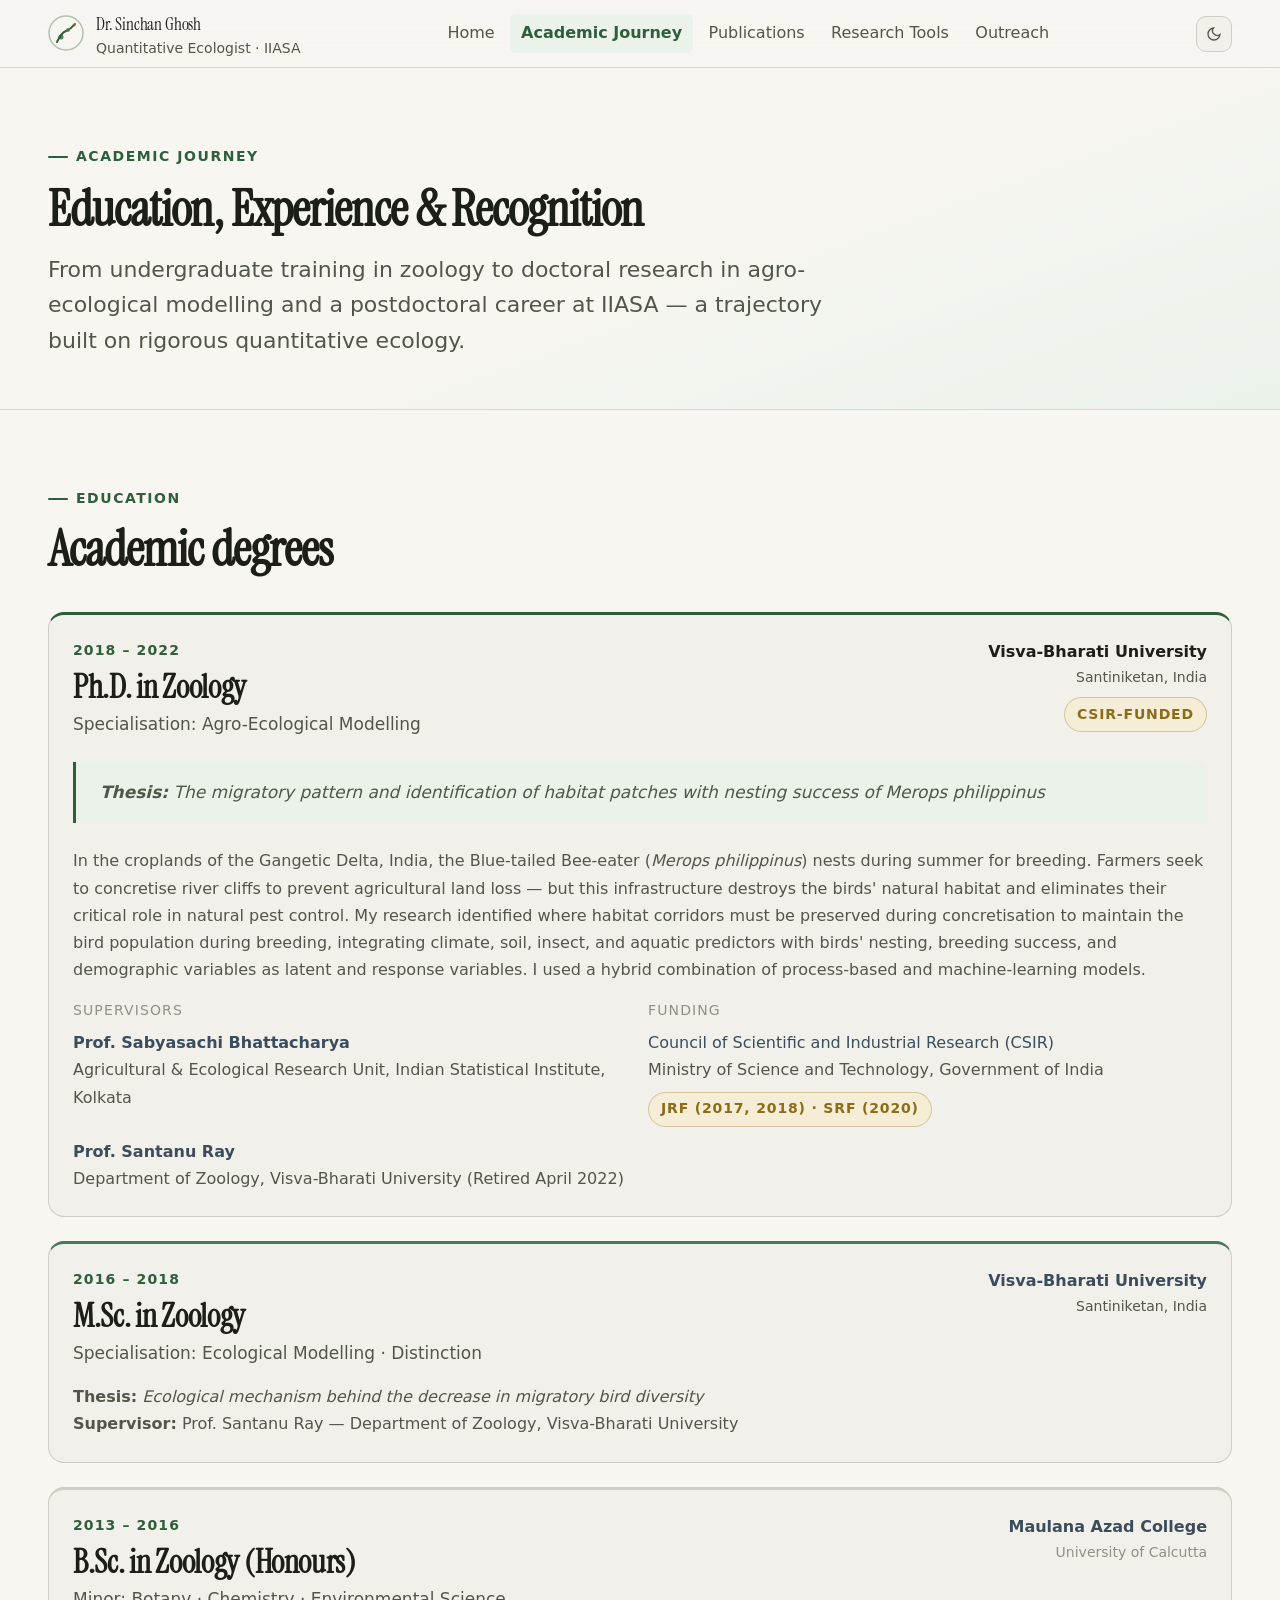
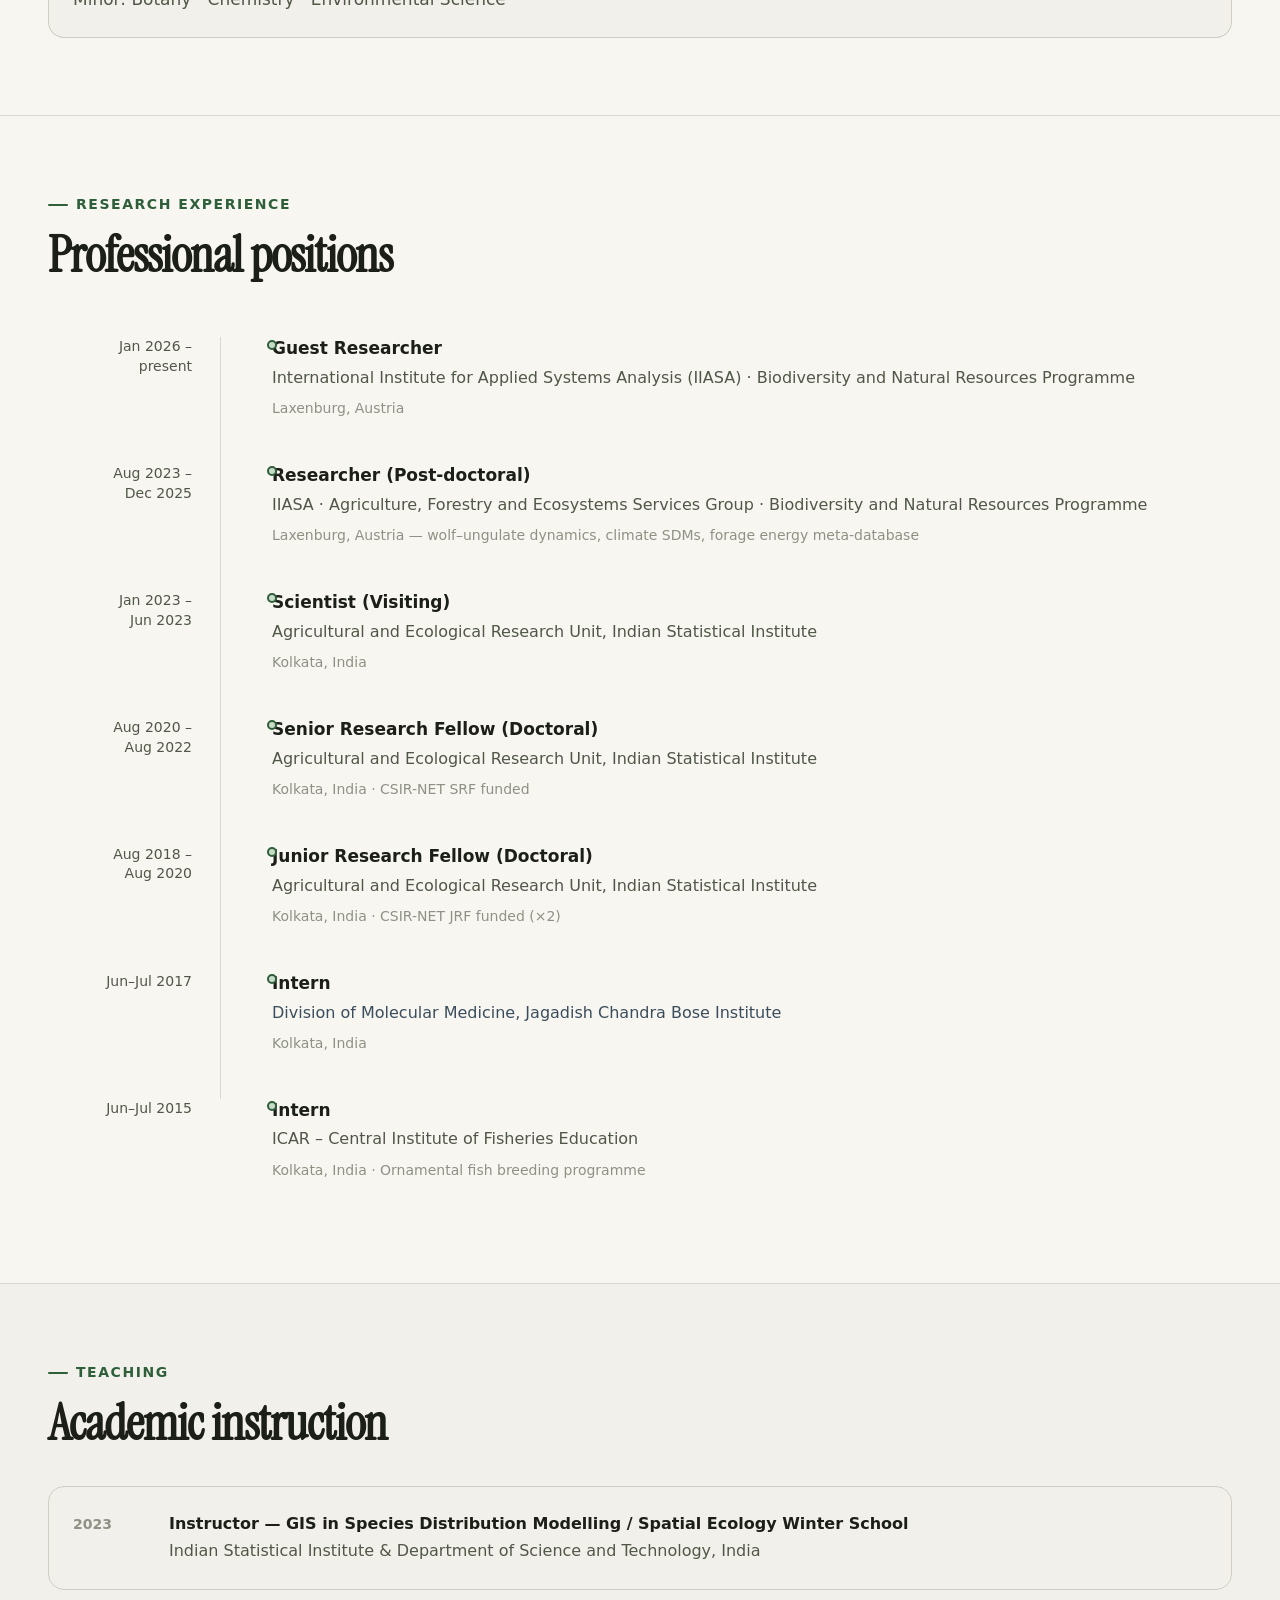
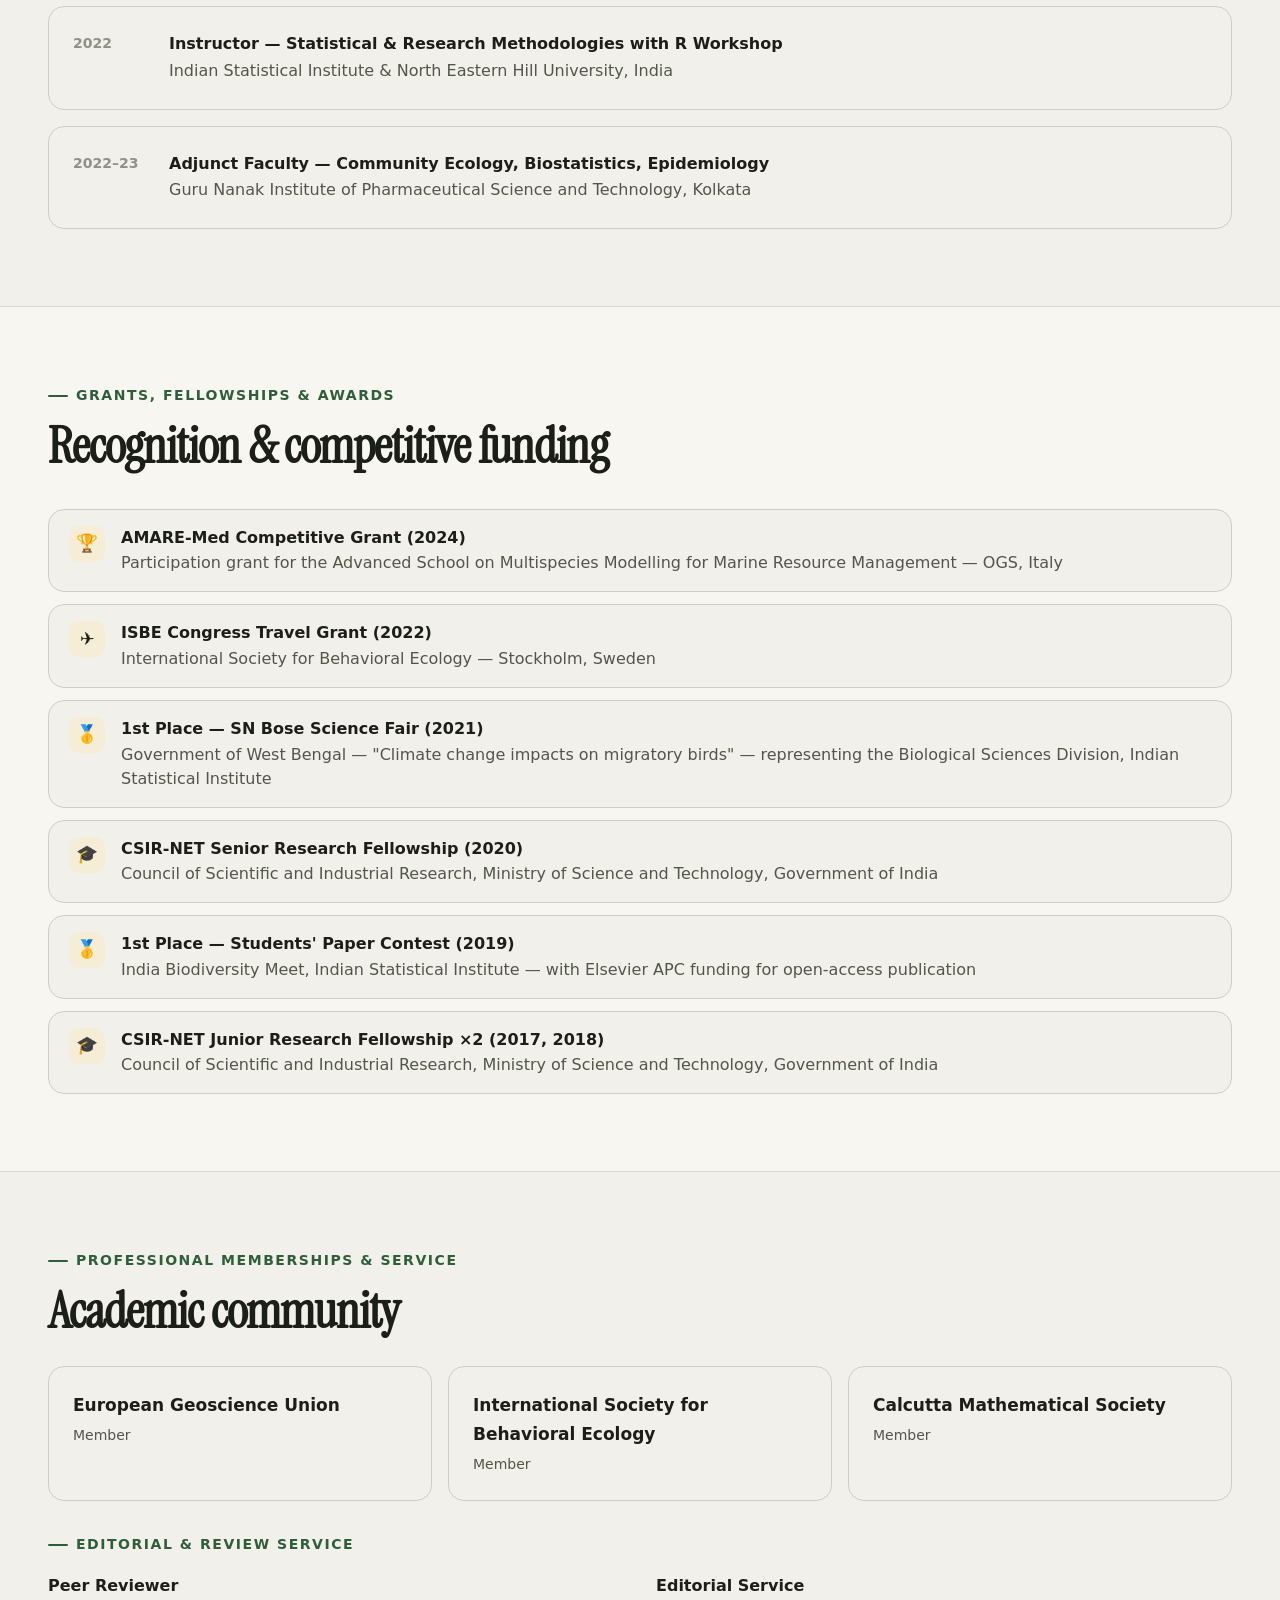
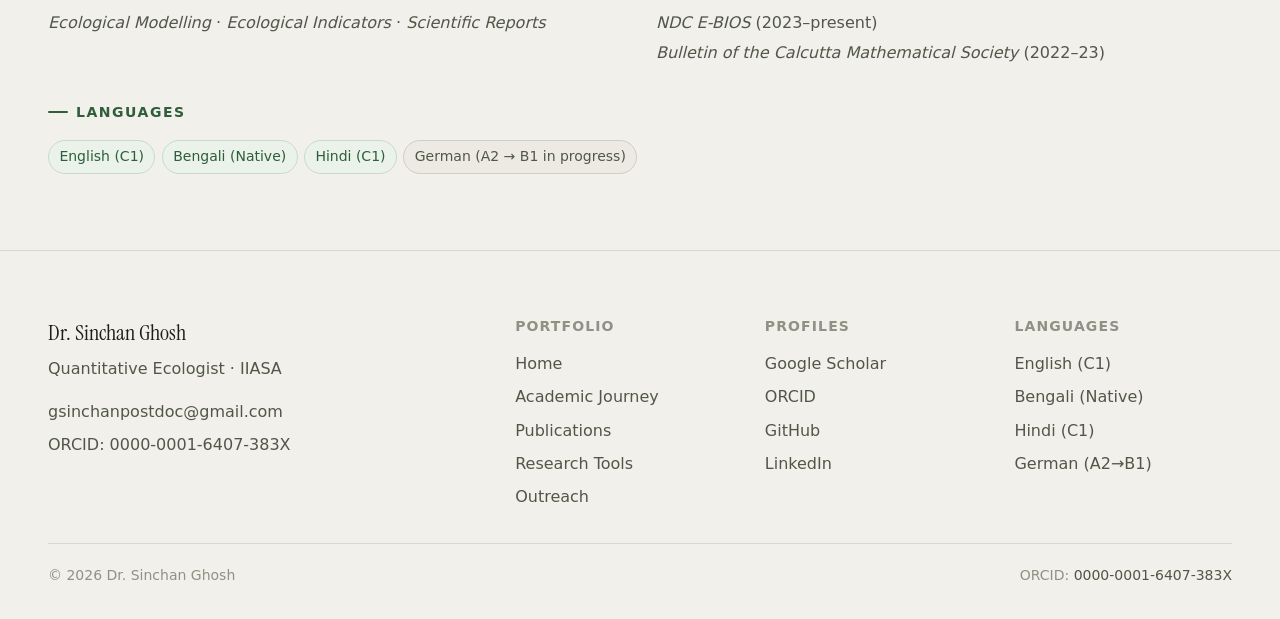
==== academic.html @ 65ccd596 "Add files via upload" ====
<!DOCTYPE html>
<html lang="en">
<head>
  <meta charset="UTF-8"><meta name="viewport" content="width=device-width, initial-scale=1.0">
  <title>Academic Journey — Dr. Sinchan Ghosh</title>
  <meta name="description" content="PhD, MSc, BSc education, research experience timeline, teaching, awards, and memberships of Dr. Sinchan Ghosh, ecological modeller at IIASA.">
  <link rel="preconnect" href="https://fonts.googleapis.com"><link rel="preconnect" href="https://fonts.gstatic.com" crossorigin>
  <link href="https://fonts.googleapis.com/css2?family=Instrument+Serif:ital@0;1&display=swap" rel="stylesheet">
  <link href="https://api.fontshare.com/v2/css?f[]=satoshi@300,400,500,600,700&display=swap" rel="stylesheet">
  <link rel="stylesheet" href="style.css">
</head>
<body>
<nav class="nav" id="main-nav">
  <div class="nav__inner">
    <a href="index.html" class="nav__brand">
      <svg class="nav__logo" viewBox="0 0 36 36" fill="none" aria-hidden="true"><circle cx="18" cy="18" r="17" stroke="var(--color-primary)" stroke-width="1.5" opacity="0.35"/><path d="M9 27 Q13 18 18 16 Q23 14 27 9" stroke="var(--color-primary)" stroke-width="2" stroke-linecap="round" fill="none"/><circle cx="13" cy="22" r="2.5" fill="var(--color-primary)" opacity="0.8"/><circle cx="20" cy="15" r="2" fill="var(--color-accent)" opacity="0.8"/><circle cx="26" cy="10" r="1.5" fill="var(--color-gold)" opacity="0.8"/></svg>
      <div><div class="nav__name">Dr. Sinchan Ghosh</div><div class="nav__title">Quantitative Ecologist · IIASA</div></div>
    </a>
    <nav class="nav__links">
      <a href="index.html" class="nav__link">Home</a>
      <a href="academic.html" class="nav__link nav__link--active">Academic Journey</a>
      <a href="publications.html" class="nav__link">Publications</a>
      <a href="apps.html" class="nav__link">Research Tools</a>
      <a href="outreach.html" class="nav__link">Outreach</a>
    </nav>
    <div class="nav__actions">
      <button class="nav__toggle nav__hamburger" data-hamburger aria-label="Open menu" aria-expanded="false" aria-controls="mobile-menu"><svg width="18" height="18" viewBox="0 0 24 24" fill="none" stroke="currentColor" stroke-width="2"><line x1="3" y1="6" x2="21" y2="6"/><line x1="3" y1="12" x2="21" y2="12"/><line x1="3" y1="18" x2="21" y2="18"/></svg></button>
      <button class="nav__toggle" data-theme-toggle aria-label="Switch theme"></button>
    </div>
  </div>
</nav>
<div class="mobile-menu" id="mobile-menu"><a href="index.html">Home</a><a href="academic.html" class="active">Academic Journey</a><a href="publications.html">Publications</a><a href="apps.html">Research Tools</a><a href="outreach.html">Outreach</a></div>

<header class="page-hero">
  <div class="container">
    <div class="page-hero__eyebrow"><span class="eyebrow">Academic Journey</span></div>
    <h1 class="page-hero__title">Education, Experience &amp; Recognition</h1>
    <p class="page-hero__lead">From undergraduate training in zoology to doctoral research in agro-ecological modelling and a postdoctoral career at IIASA — a trajectory built on rigorous quantitative ecology.</p>
  </div>
</header>

<!-- EDUCATION -->
<section class="section">
  <div class="container">
    <div class="eyebrow">Education</div>
    <h2 class="section-title mb-8">Academic degrees</h2>

    <!-- PhD -->
    <div class="card card--accent-top mb-6">
      <div style="display:flex; align-items:flex-start; justify-content:space-between; gap:1rem; flex-wrap:wrap; margin-bottom: var(--space-4);">
        <div>
          <div style="font-size:var(--text-xs);text-transform:uppercase;letter-spacing:0.08em;color:var(--color-primary);font-weight:700;margin-bottom:0.4rem;">2018 – 2022</div>
          <h3 style="font-family:var(--font-display);font-size:var(--text-xl);letter-spacing:-0.01em;">Ph.D. in Zoology</h3>
          <div style="font-size:var(--text-base);color:var(--color-text-muted);margin-top:0.2rem;">Specialisation: Agro-Ecological Modelling</div>
        </div>
        <div style="text-align:right;">
          <div style="font-weight:700;font-size:var(--text-sm);">Visva-Bharati University</div>
          <div style="font-size:var(--text-xs);color:var(--color-text-muted);">Santiniketan, India</div>
          <div style="margin-top:0.5rem;"><span class="badge badge--gold">CSIR-Funded</span></div>
        </div>
      </div>
      <div class="quote-block">
        <strong>Thesis:</strong> <em>The migratory pattern and identification of habitat patches with nesting success of Merops philippinus</em>
      </div>
      <p class="text-sm text-muted mb-4" style="line-height:1.7;">In the croplands of the Gangetic Delta, India, the Blue-tailed Bee-eater (<em>Merops philippinus</em>) nests during summer for breeding. Farmers seek to concretise river cliffs to prevent agricultural land loss — but this infrastructure destroys the birds' natural habitat and eliminates their critical role in natural pest control. My research identified where habitat corridors must be preserved during concretisation to maintain the bird population during breeding, integrating climate, soil, insect, and aquatic predictors with birds' nesting, breeding success, and demographic variables as latent and response variables. I used a hybrid combination of process-based and machine-learning models.</p>
      <div style="display:grid; grid-template-columns: 1fr 1fr; gap: var(--space-4); margin-top: var(--space-4);">
        <div>
          <div style="font-size:var(--text-xs);text-transform:uppercase;letter-spacing:0.08em;color:var(--color-text-faint);margin-bottom:0.4rem;">Supervisors</div>
          <div class="text-sm" style="line-height:1.7;">
            <a href="https://sites.google.com/site/sabyaisi/home" target="_blank" rel="noopener" style="color:var(--color-slate);font-weight:600;">Prof. Sabyasachi Bhattacharya</a><br>
            <span class="text-muted">Agricultural &amp; Ecological Research Unit, Indian Statistical Institute, Kolkata</span><br><br>
            <a href="https://sites.google.com/view/ecomodlabvb/santanu-ray" target="_blank" rel="noopener" style="color:var(--color-slate);font-weight:600;">Prof. Santanu Ray</a><br>
            <span class="text-muted">Department of Zoology, Visva-Bharati University (Retired April 2022)</span>
          </div>
        </div>
        <div>
          <div style="font-size:var(--text-xs);text-transform:uppercase;letter-spacing:0.08em;color:var(--color-text-faint);margin-bottom:0.4rem;">Funding</div>
          <div class="text-sm text-muted" style="line-height:1.7;">
            <a href="https://www.csir.res.in/" target="_blank" rel="noopener" style="color:var(--color-slate);">Council of Scientific and Industrial Research (CSIR)</a><br>
            Ministry of Science and Technology, Government of India<br>
            <span class="badge badge--gold" style="margin-top:0.5rem;">JRF (2017, 2018) · SRF (2020)</span>
          </div>
        </div>
      </div>
    </div>

    <!-- MSc -->
    <div class="card card--accent-top mb-6" style="border-top-color: var(--color-accent);">
      <div style="display:flex; align-items:flex-start; justify-content:space-between; gap:1rem; flex-wrap:wrap; margin-bottom: var(--space-4);">
        <div>
          <div style="font-size:var(--text-xs);text-transform:uppercase;letter-spacing:0.08em;color:var(--color-primary);font-weight:700;margin-bottom:0.4rem;">2016 – 2018</div>
          <h3 style="font-family:var(--font-display);font-size:var(--text-xl);letter-spacing:-0.01em;">M.Sc. in Zoology</h3>
          <div style="font-size:var(--text-base);color:var(--color-text-muted);margin-top:0.2rem;">Specialisation: Ecological Modelling · Distinction</div>
        </div>
        <div style="text-align:right;">
          <div style="font-weight:700;font-size:var(--text-sm);"><a href="https://visvabharati.ac.in/Zoology.html" target="_blank" rel="noopener" style="color:var(--color-slate);">Visva-Bharati University</a></div>
          <div style="font-size:var(--text-xs);color:var(--color-text-muted);">Santiniketan, India</div>
        </div>
      </div>
      <p class="text-sm text-muted"><strong>Thesis:</strong> <em>Ecological mechanism behind the decrease in migratory bird diversity</em><br>
      <strong>Supervisor:</strong> Prof. Santanu Ray — Department of Zoology, Visva-Bharati University</p>
    </div>

    <!-- BSc -->
    <div class="card card--accent-top" style="border-top-color: var(--color-border);">
      <div style="display:flex; align-items:flex-start; justify-content:space-between; gap:1rem; flex-wrap:wrap;">
        <div>
          <div style="font-size:var(--text-xs);text-transform:uppercase;letter-spacing:0.08em;color:var(--color-primary);font-weight:700;margin-bottom:0.4rem;">2013 – 2016</div>
          <h3 style="font-family:var(--font-display);font-size:var(--text-xl);letter-spacing:-0.01em;">B.Sc. in Zoology (Honours)</h3>
          <div style="font-size:var(--text-base);color:var(--color-text-muted);margin-top:0.2rem;">Minor: Botany · Chemistry · Environmental Science</div>
        </div>
        <div style="text-align:right;">
          <div style="font-weight:700;font-size:var(--text-sm);"><a href="https://maulanaazadcollegekolkata.ac.in/zoology.php" target="_blank" rel="noopener" style="color:var(--color-slate);">Maulana Azad College</a></div>
          <div style="font-size:var(--text-xs);color:var(--color-text-muted);"><a href="https://www.caluniv.ac.in/" target="_blank" rel="noopener" style="color:var(--color-text-faint);">University of Calcutta</a></div>
        </div>
      </div>
    </div>
  </div>
</section>

<hr class="divider">

<!-- RESEARCH EXPERIENCE -->
<section class="section">
  <div class="container">
    <div class="eyebrow">Research Experience</div>
    <h2 class="section-title mb-8">Professional positions</h2>
    <div class="timeline">
      <div class="timeline__item">
        <div class="timeline__date">Jan 2026 –<br>present</div>
        <div class="timeline__body">
          <div class="timeline__role">Guest Researcher</div>
          <div class="timeline__org">International Institute for Applied Systems Analysis (IIASA) · Biodiversity and Natural Resources Programme</div>
          <div class="timeline__detail">Laxenburg, Austria</div>
        </div>
      </div>
      <div class="timeline__item">
        <div class="timeline__date">Aug 2023 –<br>Dec 2025</div>
        <div class="timeline__body">
          <div class="timeline__role">Researcher (Post-doctoral)</div>
          <div class="timeline__org">IIASA · Agriculture, Forestry and Ecosystems Services Group · Biodiversity and Natural Resources Programme</div>
          <div class="timeline__detail">Laxenburg, Austria — wolf–ungulate dynamics, climate SDMs, forage energy meta-database</div>
        </div>
      </div>
      <div class="timeline__item">
        <div class="timeline__date">Jan 2023 –<br>Jun 2023</div>
        <div class="timeline__body">
          <div class="timeline__role">Scientist (Visiting)</div>
          <div class="timeline__org">Agricultural and Ecological Research Unit, Indian Statistical Institute</div>
          <div class="timeline__detail">Kolkata, India</div>
        </div>
      </div>
      <div class="timeline__item">
        <div class="timeline__date">Aug 2020 –<br>Aug 2022</div>
        <div class="timeline__body">
          <div class="timeline__role">Senior Research Fellow (Doctoral)</div>
          <div class="timeline__org">Agricultural and Ecological Research Unit, Indian Statistical Institute</div>
          <div class="timeline__detail">Kolkata, India · CSIR-NET SRF funded</div>
        </div>
      </div>
      <div class="timeline__item">
        <div class="timeline__date">Aug 2018 –<br>Aug 2020</div>
        <div class="timeline__body">
          <div class="timeline__role">Junior Research Fellow (Doctoral)</div>
          <div class="timeline__org">Agricultural and Ecological Research Unit, Indian Statistical Institute</div>
          <div class="timeline__detail">Kolkata, India · CSIR-NET JRF funded (×2)</div>
        </div>
      </div>
      <div class="timeline__item">
        <div class="timeline__date">Jun–Jul 2017</div>
        <div class="timeline__body">
          <div class="timeline__role">Intern</div>
          <div class="timeline__org"><a href="http://www.jcbose.ac.in/division-of-molecular-medicine" target="_blank" rel="noopener">Division of Molecular Medicine, Jagadish Chandra Bose Institute</a></div>
          <div class="timeline__detail">Kolkata, India</div>
        </div>
      </div>
      <div class="timeline__item">
        <div class="timeline__date">Jun–Jul 2015</div>
        <div class="timeline__body">
          <div class="timeline__role">Intern</div>
          <div class="timeline__org">ICAR – Central Institute of Fisheries Education</div>
          <div class="timeline__detail">Kolkata, India · Ornamental fish breeding programme</div>
        </div>
      </div>
    </div>
  </div>
</section>

<hr class="divider">

<!-- TEACHING -->
<section class="section section--alt">
  <div class="container">
    <div class="eyebrow">Teaching</div>
    <h2 class="section-title mb-8">Academic instruction</h2>
    <div style="display:flex; flex-direction:column; gap: var(--space-4);">
      <div class="card">
        <div style="display:flex; gap:var(--space-4); align-items:flex-start;">
          <div style="min-width:80px; font-size:var(--text-xs); color:var(--color-text-faint); font-weight:700; padding-top:0.1rem;">2023</div>
          <div>
            <div style="font-weight:700; font-size:var(--text-sm);">Instructor — GIS in Species Distribution Modelling / Spatial Ecology Winter School</div>
            <div class="text-sm text-muted">Indian Statistical Institute &amp; Department of Science and Technology, India</div>
          </div>
        </div>
      </div>
      <div class="card">
        <div style="display:flex; gap:var(--space-4); align-items:flex-start;">
          <div style="min-width:80px; font-size:var(--text-xs); color:var(--color-text-faint); font-weight:700; padding-top:0.1rem;">2022</div>
          <div>
            <div style="font-weight:700; font-size:var(--text-sm);">Instructor — Statistical &amp; Research Methodologies with R Workshop</div>
            <div class="text-sm text-muted">Indian Statistical Institute &amp; North Eastern Hill University, India</div>
          </div>
        </div>
      </div>
      <div class="card">
        <div style="display:flex; gap:var(--space-4); align-items:flex-start;">
          <div style="min-width:80px; font-size:var(--text-xs); color:var(--color-text-faint); font-weight:700; padding-top:0.1rem;">2022–23</div>
          <div>
            <div style="font-weight:700; font-size:var(--text-sm);">Adjunct Faculty — Community Ecology, Biostatistics, Epidemiology</div>
            <div class="text-sm text-muted">Guru Nanak Institute of Pharmaceutical Science and Technology, Kolkata</div>
          </div>
        </div>
      </div>
    </div>
  </div>
</section>

<hr class="divider">

<!-- AWARDS -->
<section class="section">
  <div class="container">
    <div class="eyebrow">Grants, Fellowships &amp; Awards</div>
    <h2 class="section-title mb-8">Recognition &amp; competitive funding</h2>
    <div class="award-list">
      <div class="award-item">
        <div class="award-icon">🏆</div>
        <div class="award-text"><strong>AMARE-Med Competitive Grant (2024)</strong><span>Participation grant for the Advanced School on Multispecies Modelling for Marine Resource Management — OGS, Italy</span></div>
      </div>
      <div class="award-item">
        <div class="award-icon">✈️</div>
        <div class="award-text"><strong>ISBE Congress Travel Grant (2022)</strong><span>International Society for Behavioral Ecology — Stockholm, Sweden</span></div>
      </div>
      <div class="award-item">
        <div class="award-icon">🥇</div>
        <div class="award-text"><strong>1st Place — SN Bose Science Fair (2021)</strong><span>Government of West Bengal — "Climate change impacts on migratory birds" — representing the Biological Sciences Division, Indian Statistical Institute</span></div>
      </div>
      <div class="award-item">
        <div class="award-icon">🎓</div>
        <div class="award-text"><strong>CSIR-NET Senior Research Fellowship (2020)</strong><span>Council of Scientific and Industrial Research, Ministry of Science and Technology, Government of India</span></div>
      </div>
      <div class="award-item">
        <div class="award-icon">🥇</div>
        <div class="award-text"><strong>1st Place — Students' Paper Contest (2019)</strong><span>India Biodiversity Meet, Indian Statistical Institute — with Elsevier APC funding for open-access publication</span></div>
      </div>
      <div class="award-item">
        <div class="award-icon">🎓</div>
        <div class="award-text"><strong>CSIR-NET Junior Research Fellowship ×2 (2017, 2018)</strong><span>Council of Scientific and Industrial Research, Ministry of Science and Technology, Government of India</span></div>
      </div>
    </div>
  </div>
</section>

<hr class="divider">

<!-- MEMBERSHIPS -->
<section class="section section--alt">
  <div class="container">
    <div class="eyebrow">Professional Memberships &amp; Service</div>
    <h2 class="section-title mb-6">Academic community</h2>
    <div class="three-col">
      <div class="card">
        <div style="font-weight:700; margin-bottom:0.3rem;">European Geoscience Union</div>
        <div class="text-xs text-muted">Member</div>
      </div>
      <div class="card">
        <div style="font-weight:700; margin-bottom:0.3rem;">International Society for Behavioral Ecology</div>
        <div class="text-xs text-muted">Member</div>
      </div>
      <div class="card">
        <div style="font-weight:700; margin-bottom:0.3rem;">Calcutta Mathematical Society</div>
        <div class="text-xs text-muted">Member</div>
      </div>
    </div>
    <div style="margin-top: var(--space-8);">
      <div class="eyebrow" style="margin-bottom: var(--space-4);">Editorial &amp; Review Service</div>
      <div class="two-col">
        <div>
          <div class="text-sm" style="font-weight:700; margin-bottom:0.5rem;">Peer Reviewer</div>
          <div class="text-sm text-muted" style="line-height:1.9;"><em>Ecological Modelling</em> · <em>Ecological Indicators</em> · <em>Scientific Reports</em></div>
        </div>
        <div>
          <div class="text-sm" style="font-weight:700; margin-bottom:0.5rem;">Editorial Service</div>
          <div class="text-sm text-muted" style="line-height:1.9;"><em>NDC E-BIOS</em> (2023–present)<br><em>Bulletin of the Calcutta Mathematical Society</em> (2022–23)</div>
        </div>
      </div>
    </div>
    <div style="margin-top: var(--space-8);">
      <div class="eyebrow" style="margin-bottom: var(--space-4);">Languages</div>
      <div class="tags">
        <span class="tag tag--primary">English (C1)</span>
        <span class="tag tag--primary">Bengali (Native)</span>
        <span class="tag tag--primary">Hindi (C1)</span>
        <span class="tag">German (A2 → B1 in progress)</span>
      </div>
    </div>
  </div>
</section>

<footer class="footer">
  <div class="container">
    <div class="footer__grid">
      <div><div class="footer__brand-name">Dr. Sinchan Ghosh</div><div class="footer__brand-role">Quantitative Ecologist · IIASA</div><div class="footer__contact"><a href="mailto:gsinchanpostdoc@gmail.com">gsinchanpostdoc@gmail.com</a><a href="https://orcid.org/0000-0001-6407-383X" target="_blank">ORCID: 0000-0001-6407-383X</a></div></div>
      <div><div class="footer__col-title">Portfolio</div><div class="footer__links"><a href="index.html">Home</a><a href="academic.html">Academic Journey</a><a href="publications.html">Publications</a><a href="apps.html">Research Tools</a><a href="outreach.html">Outreach</a></div></div>
      <div><div class="footer__col-title">Profiles</div><div class="footer__links"><a href="https://scholar.google.com/citations?user=5dhoW-cAAAAJ&hl=en" target="_blank">Google Scholar</a><a href="https://orcid.org/0000-0001-6407-383X" target="_blank">ORCID</a><a href="https://github.com/gsinchanpostdoc" target="_blank">GitHub</a><a href="https://www.linkedin.com/in/sinchan-ghosh-b652941b7" target="_blank">LinkedIn</a></div></div>
      <div><div class="footer__col-title">Languages</div><div class="footer__links"><a href="index.html">English (C1)</a><a href="index.html">Bengali (Native)</a><a href="index.html">Hindi (C1)</a><a href="index.html">German (A2→B1)</a></div></div>
    </div>
    <div class="footer__bottom"><div class="footer__copy">© 2026 Dr. Sinchan Ghosh</div><div class="footer__orcid">ORCID: <a href="https://orcid.org/0000-0001-6407-383X" target="_blank">0000-0001-6407-383X</a></div></div>
  </div>
</footer>
<script src="nav.js"></script>
<script data-pplx-inline-edit>
(function(){
  if(window===window.top)return;
  function inlineAll(orig,clone){
    if(orig.nodeType!==1)return;
    try{
      var cs=getComputedStyle(orig);
      var t='';
      for(var i=0;i<cs.length;i++){t+=cs[i]+':'+cs.getPropertyValue(cs[i])+';';}
      clone.style.cssText=t;
    }catch(e){}
    var oc=orig.children,cc=clone.children;
    for(var j=0;j<oc.length&&j<cc.length;j++){inlineAll(oc[j],cc[j]);}
  }
  function stripExternal(clone){
    var imgs=clone.querySelectorAll('img');
    for(var i=0;i<imgs.length;i++){
      var s=imgs[i].getAttribute('src');
      if(s&&!s.startsWith('data:'))imgs[i].removeAttribute('src');
    }
    var all=clone.querySelectorAll('*');
    for(var i=0;i<all.length;i++){
      var st=all[i].style.cssText;
      if(st&&st.indexOf('url(')>=0){
        all[i].style.cssText=st.replace(/url\(["']?(?!data:)[^)"']*["']?\)/gi,'none');
      }
    }
  }
  window.addEventListener('message',function(e){
    if(!e.data||e.data.type!=='INLINE_EDIT_CAPTURE_REQUEST')return;
    var scrollX=window.scrollX||window.pageXOffset||0;
    var scrollY=window.scrollY||window.pageYOffset||0;
    var w=window.innerWidth,h=window.innerHeight;
    try{
      var clone=document.documentElement.cloneNode(true);
      var rm=clone.querySelectorAll('script,link[rel="stylesheet"],style');
      for(var i=0;i<rm.length;i++){rm[i].remove();}
      inlineAll(document.documentElement,clone);
      stripExternal(clone);
      var html=new XMLSerializer().serializeToString(clone);
      var svg='<svg xmlns="http://www.w3.org/2000/svg" width="'+w+'" height="'+h+'">'
        +'<foreignObject width="100%" height="100%">'
        +'<div xmlns="http://www.w3.org/1999/xhtml" style="width:'+w+'px;height:'+h+'px;overflow:hidden">'
        +'<div style="transform:translate(-'+scrollX+'px,-'+scrollY+'px);transform-origin:top left">'
        +html+'</div></div></foreignObject></svg>';
      var svgUrl='data:image/svg+xml;charset=utf-8,'+encodeURIComponent(svg);
      var img=new Image();
      img.onload=function(){
        var c=document.createElement('canvas');c.width=w;c.height=h;
        c.getContext('2d').drawImage(img,0,0);
        window.parent.postMessage({type:'INLINE_EDIT_SCREENSHOT_RESULT',dataUrl:c.toDataURL('image/png'),scrollX:scrollX,scrollY:scrollY},'*');
      };
      img.onerror=function(){
        window.parent.postMessage({type:'INLINE_EDIT_SCREENSHOT_RESULT',dataUrl:null,scrollX:scrollX,scrollY:scrollY},'*');
      };
      img.src=svgUrl;
    }catch(err){
      window.parent.postMessage({type:'INLINE_EDIT_SCREENSHOT_RESULT',dataUrl:null,scrollX:scrollX,scrollY:scrollY},'*');
    }
  });
})();
</script></body>
</html>
---- style.css ----
/* ============================================================
   DR. SINCHAN GHOSH — Portfolio Site
   Design: Authoritative Academic · Organic Forest Palette
   Fonts: Instrument Serif (display) + Satoshi (body)
   ============================================================ */

/* ── TOKENS ─────────────────────────────────────────────── */
:root {
  --font-display: 'Instrument Serif', Georgia, serif;
  --font-body: 'Satoshi', 'Inter', system-ui, sans-serif;

  /* Forest-academic palette — muted greens + slate + warm ivory */
  --color-bg:             #f7f6f1;
  --color-surface:        #f2f0ea;
  --color-surface-2:      #eceae2;
  --color-surface-offset: #e4e1d8;
  --color-border:         #d0cdc4;
  --color-divider:        #dbd8d0;
  --color-text:           #1c1e18;
  --color-text-muted:     #515748;
  --color-text-faint:     #8e9184;
  --color-primary:        #2e5e3a;   /* deep forest green */
  --color-primary-hover:  #234a2d;
  --color-primary-active: #1a3922;
  --color-primary-light:  #c8dbc9;
  --color-primary-pale:   #eaf2ea;
  --color-accent:         #4a7c59;   /* mid green */
  --color-gold:           #8a6c1a;   /* amber-gold for awards/highlights */
  --color-gold-light:     #f5edd5;
  --color-slate:          #3b4d5c;   /* slate blue for links/secondary */
  --color-slate-light:    #dce5ec;
  --shadow-sm:  0 1px 3px rgba(28,30,24,0.07);
  --shadow-md:  0 4px 16px rgba(28,30,24,0.09);
  --shadow-lg:  0 16px 48px rgba(28,30,24,0.12);
  --shadow-xl:  0 32px 80px rgba(28,30,24,0.14);

  /* Dark mode */
  --color-bg-dark:             #111410;
  --color-surface-dark:        #171a14;
  --color-surface-2-dark:      #1d211a;
  --color-surface-offset-dark: #222720;
  --color-border-dark:         #2e342a;
  --color-divider-dark:        #252922;
  --color-text-dark:           #d8dcd0;
  --color-text-muted-dark:     #828c78;
  --color-text-faint-dark:     #4e5649;
  --color-primary-dark:        #6aac7a;
  --color-primary-hover-dark:  #4d9060;
  --color-primary-light-dark:  #2a3d2e;
  --color-primary-pale-dark:   #1c2a1e;
  --color-accent-dark:         #8fbd9f;
  --color-gold-dark:           #c9a84c;
  --color-gold-light-dark:     #2a2416;
  --color-slate-dark:          #7ba3c0;
  --color-slate-light-dark:    #1e2d38;
  --shadow-sm-dark:  0 1px 3px rgba(0,0,0,0.3);
  --shadow-md-dark:  0 4px 16px rgba(0,0,0,0.4);
  --shadow-lg-dark:  0 16px 48px rgba(0,0,0,0.5);
  --shadow-xl-dark:  0 32px 80px rgba(0,0,0,0.6);

  /* Type scale */
  --text-xs:   clamp(0.75rem,  0.7rem  + 0.25vw, 0.875rem);
  --text-sm:   clamp(0.875rem, 0.82rem + 0.28vw, 1rem);
  --text-base: clamp(1rem,     0.96rem + 0.2vw,  1.0625rem);
  --text-lg:   clamp(1.125rem, 1rem    + 0.6vw,  1.375rem);
  --text-xl:   clamp(1.375rem, 1.1rem  + 1.1vw,  2rem);
  --text-2xl:  clamp(1.875rem, 1.2rem  + 2.4vw,  3.25rem);
  --text-3xl:  clamp(2.5rem,   1rem    + 3.8vw,  4.5rem);

  /* Spacing */
  --space-1:  0.25rem; --space-2:  0.5rem;  --space-3:  0.75rem;
  --space-4:  1rem;    --space-5:  1.25rem; --space-6:  1.5rem;
  --space-8:  2rem;    --space-10: 2.5rem;  --space-12: 3rem;
  --space-16: 4rem;    --space-20: 5rem;    --space-24: 6rem;
  --space-32: 8rem;

  /* Radius */
  --r-sm: 0.375rem; --r-md: 0.625rem; --r-lg: 1rem; --r-xl: 1.5rem;
  --r-full: 9999px;

  /* Transitions */
  --t: 200ms cubic-bezier(0.16, 1, 0.3, 1);
}

[data-theme="dark"] {
  --color-bg:             var(--color-bg-dark);
  --color-surface:        var(--color-surface-dark);
  --color-surface-2:      var(--color-surface-2-dark);
  --color-surface-offset: var(--color-surface-offset-dark);
  --color-border:         var(--color-border-dark);
  --color-divider:        var(--color-divider-dark);
  --color-text:           var(--color-text-dark);
  --color-text-muted:     var(--color-text-muted-dark);
  --color-text-faint:     var(--color-text-faint-dark);
  --color-primary:        var(--color-primary-dark);
  --color-primary-hover:  var(--color-primary-hover-dark);
  --color-primary-light:  var(--color-primary-light-dark);
  --color-primary-pale:   var(--color-primary-pale-dark);
  --color-accent:         var(--color-accent-dark);
  --color-gold:           var(--color-gold-dark);
  --color-gold-light:     var(--color-gold-light-dark);
  --color-slate:          var(--color-slate-dark);
  --color-slate-light:    var(--color-slate-light-dark);
  --shadow-sm: var(--shadow-sm-dark); --shadow-md: var(--shadow-md-dark);
  --shadow-lg: var(--shadow-lg-dark); --shadow-xl: var(--shadow-xl-dark);
}

@media (prefers-color-scheme: dark) {
  :root:not([data-theme]) {
    --color-bg:var(--color-bg-dark);--color-surface:var(--color-surface-dark);
    --color-surface-2:var(--color-surface-2-dark);--color-surface-offset:var(--color-surface-offset-dark);
    --color-border:var(--color-border-dark);--color-divider:var(--color-divider-dark);
    --color-text:var(--color-text-dark);--color-text-muted:var(--color-text-muted-dark);
    --color-text-faint:var(--color-text-faint-dark);--color-primary:var(--color-primary-dark);
    --color-primary-hover:var(--color-primary-hover-dark);--color-primary-light:var(--color-primary-light-dark);
    --color-primary-pale:var(--color-primary-pale-dark);--color-accent:var(--color-accent-dark);
    --color-gold:var(--color-gold-dark);--color-gold-light:var(--color-gold-light-dark);
    --color-slate:var(--color-slate-dark);--color-slate-light:var(--color-slate-light-dark);
    --shadow-sm:var(--shadow-sm-dark);--shadow-md:var(--shadow-md-dark);
    --shadow-lg:var(--shadow-lg-dark);--shadow-xl:var(--shadow-xl-dark);
  }
}

/* ── RESET ───────────────────────────────────────────────── */
*, *::before, *::after { box-sizing: border-box; margin: 0; padding: 0; }
html {
  -webkit-font-smoothing: antialiased; -moz-osx-font-smoothing: grayscale;
  text-rendering: optimizeLegibility; scroll-behavior: smooth;
  scroll-padding-top: 72px;
}
body {
  font-family: var(--font-body); font-size: var(--text-base);
  color: var(--color-text); background: var(--color-bg);
  line-height: 1.68; min-height: 100dvh;
  transition: background var(--t), color var(--t);
}
img, picture, video, svg { display: block; max-width: 100%; height: auto; }
h1,h2,h3,h4,h5,h6 { text-wrap: balance; line-height: 1.2; }
p, li { text-wrap: pretty; }
a { color: var(--color-slate); text-decoration: none; transition: color var(--t); }
a:hover { color: var(--color-primary); }
button { cursor: pointer; font: inherit; color: inherit; border: none; background: none; }
table { border-collapse: collapse; width: 100%; }
::selection { background: color-mix(in oklab, var(--color-primary) 22%, transparent); }
:focus-visible { outline: 2px solid var(--color-primary); outline-offset: 3px; border-radius: var(--r-sm); }

/* ── NAVIGATION ──────────────────────────────────────────── */
.nav {
  position: sticky; top: 0; z-index: 200;
  height: 68px;
  background: color-mix(in oklab, var(--color-bg) 90%, transparent);
  backdrop-filter: blur(20px) saturate(1.4);
  -webkit-backdrop-filter: blur(20px) saturate(1.4);
  border-bottom: 1px solid var(--color-divider);
  transition: box-shadow var(--t), background var(--t);
}
.nav--scrolled { box-shadow: var(--shadow-md); }
.nav__inner {
  max-width: 1280px; margin: 0 auto;
  padding: 0 clamp(1.25rem, 4vw, 3rem);
  height: 100%; display: flex; align-items: center; justify-content: space-between; gap: 1.5rem;
}
.nav__brand { display: flex; align-items: center; gap: 0.75rem; text-decoration: none; color: var(--color-text); }
.nav__logo {
  width: 36px; height: 36px; flex-shrink: 0;
}
.nav__name { font-family: var(--font-display); font-size: var(--text-base); font-weight: 400; letter-spacing: -0.01em; }
.nav__title { font-size: var(--text-xs); color: var(--color-text-muted); line-height: 1.3; }
.nav__links { display: flex; align-items: center; gap: 0.25rem; }
.nav__link {
  font-size: var(--text-sm); color: var(--color-text-muted); padding: 0.35rem 0.7rem;
  border-radius: var(--r-sm); transition: color var(--t), background var(--t);
  white-space: nowrap;
}
.nav__link:hover { color: var(--color-text); background: var(--color-surface); }
.nav__link--active { color: var(--color-primary); font-weight: 600; background: var(--color-primary-pale); }
.nav__actions { display: flex; align-items: center; gap: 0.5rem; }
.nav__toggle {
  width: 36px; height: 36px; border-radius: var(--r-md);
  display: flex; align-items: center; justify-content: center;
  border: 1px solid var(--color-border); background: var(--color-surface);
  color: var(--color-text-muted);
  transition: color var(--t), background var(--t), border-color var(--t);
}
.nav__toggle:hover { color: var(--color-text); background: var(--color-surface-offset); }
.nav__hamburger { display: none; }
@media (max-width: 860px) {
  .nav__links { display: none; }
  .nav__hamburger { display: flex; }
}
.mobile-menu {
  display: none; flex-direction: column; gap: 0.25rem;
  position: fixed; top: 68px; left: 0; right: 0;
  background: var(--color-bg); border-bottom: 1px solid var(--color-divider);
  padding: 1rem clamp(1.25rem, 4vw, 3rem);
  box-shadow: var(--shadow-md); z-index: 199;
  transition: background var(--t);
}
.mobile-menu.open { display: flex; }
.mobile-menu a {
  font-size: var(--text-base); color: var(--color-text-muted);
  padding: 0.6rem 0.75rem; border-radius: var(--r-md);
  transition: color var(--t), background var(--t);
}
.mobile-menu a:hover, .mobile-menu a.active { color: var(--color-primary); background: var(--color-primary-pale); }

/* ── LAYOUT ──────────────────────────────────────────────── */
.container { max-width: 1280px; margin: 0 auto; padding: 0 clamp(1.25rem, 4vw, 3rem); }
.container--narrow { max-width: 800px; margin: 0 auto; padding: 0 clamp(1.25rem, 4vw, 3rem); }
.section { padding: clamp(3rem, 6vw, 5.5rem) 0; }
.section--alt { background: var(--color-surface); }
.section--dark { background: var(--color-primary); color: #fff; }
.divider { border: none; border-top: 1px solid var(--color-divider); margin: 0; }

/* ── TYPOGRAPHY UTILITIES ────────────────────────────────── */
.eyebrow {
  font-size: var(--text-xs); font-weight: 700; letter-spacing: 0.11em;
  text-transform: uppercase; color: var(--color-primary);
  display: flex; align-items: center; gap: 0.5rem; margin-bottom: 0.6rem;
}
.eyebrow::before {
  content: ''; display: block; width: 20px; height: 2px;
  background: var(--color-primary); border-radius: 1px; flex-shrink: 0;
}
.section-title {
  font-family: var(--font-display); font-size: var(--text-2xl);
  letter-spacing: -0.02em; margin-bottom: 0.5rem;
}
.section-lead { font-size: var(--text-lg); color: var(--color-text-muted); max-width: 60ch; line-height: 1.6; }

/* ── BADGE ───────────────────────────────────────────────── */
.badge {
  display: inline-flex; align-items: center; gap: 0.4rem;
  font-size: var(--text-xs); font-weight: 600; letter-spacing: 0.06em;
  text-transform: uppercase; padding: 0.3rem 0.75rem;
  border-radius: var(--r-full); border: 1px solid;
}
.badge--primary { color: var(--color-primary); border-color: var(--color-primary-light); background: var(--color-primary-pale); }
.badge--gold { color: var(--color-gold); border-color: color-mix(in oklab, var(--color-gold) 30%, transparent); background: var(--color-gold-light); }
.badge--slate { color: var(--color-slate); border-color: var(--color-slate-light); background: var(--color-slate-light); }

/* ── BUTTONS ─────────────────────────────────────────────── */
.btn {
  display: inline-flex; align-items: center; gap: 0.5rem;
  font-size: var(--text-sm); font-weight: 600;
  padding: 0.7rem 1.5rem; border-radius: var(--r-md);
  transition: background var(--t), transform var(--t), box-shadow var(--t), color var(--t);
  text-decoration: none; white-space: nowrap;
}
.btn--primary { background: var(--color-primary); color: #fff; box-shadow: var(--shadow-sm); }
.btn--primary:hover { background: var(--color-primary-hover); color: #fff; transform: translateY(-1px); box-shadow: var(--shadow-md); }
.btn--outline { border: 1.5px solid var(--color-border); color: var(--color-text-muted); background: transparent; }
.btn--outline:hover { border-color: var(--color-primary); color: var(--color-primary); background: var(--color-primary-pale); }
.btn svg { transition: transform var(--t); }
.btn:hover svg { transform: translateX(3px); }

/* ── CARDS ───────────────────────────────────────────────── */
.card {
  background: var(--color-surface); border: 1px solid var(--color-border);
  border-radius: var(--r-lg); padding: var(--space-6);
  transition: border-color var(--t), box-shadow var(--t), transform var(--t);
}
.card:hover { border-color: var(--color-primary-light); box-shadow: var(--shadow-md); }
.card--lift:hover { transform: translateY(-3px); }
.card--accent-top { border-top: 3px solid var(--color-primary); }
.card--accent-gold { border-top: 3px solid var(--color-gold); }
.card--accent-slate { border-top: 3px solid var(--color-slate); }

/* ── TIMELINE ────────────────────────────────────────────── */
.timeline { display: flex; flex-direction: column; gap: 0; }
.timeline__item {
  display: grid; grid-template-columns: 160px 1fr;
  gap: 0 var(--space-8); position: relative;
}
.timeline__item::before {
  content: ''; position: absolute;
  left: 172px; top: 0; bottom: 0; width: 1px;
  background: var(--color-divider);
}
.timeline__item:first-child::before { top: 1.2rem; }
.timeline__item:last-child::before { bottom: calc(100% - 1.2rem); top: 0; }
.timeline__date {
  font-size: var(--text-xs); color: var(--color-text-muted);
  padding: 1.2rem var(--space-4) 1.5rem 0; text-align: right;
  font-variant-numeric: tabular-nums; line-height: 1.4;
}
.timeline__body {
  padding: 1rem 0 1.5rem var(--space-8); position: relative;
}
.timeline__body::before {
  content: ''; position: absolute;
  left: calc(var(--space-8) - 5px); top: 1.35rem;
  width: 10px; height: 10px; border-radius: 50%;
  background: var(--color-primary-light);
  border: 2px solid var(--color-primary);
}
.timeline__role { font-weight: 700; font-size: var(--text-base); }
.timeline__org { color: var(--color-text-muted); font-size: var(--text-sm); margin-top: 0.15rem; }
.timeline__detail { color: var(--color-text-faint); font-size: var(--text-xs); margin-top: 0.35rem; }
@media (max-width: 640px) {
  .timeline__item { grid-template-columns: 1fr; }
  .timeline__item::before { display: none; }
  .timeline__date { padding: 0.5rem 0 0; text-align: left; }
  .timeline__body { padding-left: 0; }
  .timeline__body::before { display: none; }
}

/* ── PUBLICATION LIST ─────────────────────────────────────── */
.pub-list { display: flex; flex-direction: column; gap: var(--space-4); }
.pub-item {
  background: var(--color-surface); border: 1px solid var(--color-border);
  border-radius: var(--r-lg); padding: var(--space-5) var(--space-6);
  position: relative; transition: border-color var(--t), box-shadow var(--t);
}
.pub-item:hover { border-color: var(--color-primary-light); box-shadow: var(--shadow-sm); }
.pub-item--first { border-left: 3px solid var(--color-primary); }
.pub-meta { display: flex; align-items: center; gap: 0.5rem; flex-wrap: wrap; margin-bottom: 0.4rem; }
.pub-num { font-size: var(--text-xs); font-weight: 700; color: var(--color-text-faint); min-width: 1.5rem; }
.pub-journal { font-size: var(--text-xs); font-weight: 600; color: var(--color-primary); }
.pub-year { font-size: var(--text-xs); color: var(--color-text-faint); }
.pub-title { font-size: var(--text-sm); font-weight: 600; line-height: 1.45; margin-bottom: 0.3rem; }
.pub-authors { font-size: var(--text-xs); color: var(--color-text-muted); line-height: 1.5; }
.pub-authors strong { color: var(--color-text); }
.pub-link {
  display: inline-flex; align-items: center; gap: 0.3rem;
  font-size: var(--text-xs); font-weight: 600; color: var(--color-slate);
  margin-top: 0.5rem; transition: color var(--t);
}
.pub-link:hover { color: var(--color-primary); }

/* ── SKILL TAGS ──────────────────────────────────────────── */
.tags { display: flex; flex-wrap: wrap; gap: 0.4rem; }
.tag {
  font-size: var(--text-xs); font-weight: 500;
  padding: 0.25rem 0.65rem; border-radius: var(--r-full);
  background: var(--color-surface-2); border: 1px solid var(--color-border);
  color: var(--color-text-muted); white-space: nowrap;
}
.tag--primary { background: var(--color-primary-pale); border-color: var(--color-primary-light); color: var(--color-primary); }

/* ── COMPETENCY GRID ─────────────────────────────────────── */
.comp-grid { display: grid; grid-template-columns: repeat(auto-fit, minmax(260px, 1fr)); gap: var(--space-4); }
.comp-card {
  background: var(--color-surface); border: 1px solid var(--color-border);
  border-radius: var(--r-lg); padding: var(--space-5) var(--space-6);
  transition: border-color var(--t), transform var(--t);
}
.comp-card:hover { border-color: var(--color-primary-light); transform: translateY(-2px); }
.comp-icon {
  width: 40px; height: 40px; border-radius: var(--r-md);
  background: var(--color-primary-pale); border: 1px solid var(--color-primary-light);
  display: flex; align-items: center; justify-content: center;
  color: var(--color-primary); margin-bottom: var(--space-3);
}
.comp-title { font-size: var(--text-sm); font-weight: 700; margin-bottom: var(--space-2); }
.comp-items { display: flex; flex-direction: column; gap: 0.25rem; }
.comp-item {
  display: flex; align-items: center; gap: 0.5rem;
  font-size: var(--text-xs); color: var(--color-text-muted);
}
.comp-item::before {
  content: ''; width: 5px; height: 5px; border-radius: 50%;
  background: var(--color-primary); flex-shrink: 0; opacity: 0.6;
}

/* ── CASE STUDIES ────────────────────────────────────────── */
.case-studies { display: flex; flex-direction: column; gap: var(--space-6); }
.case-card {
  background: var(--color-surface); border: 1px solid var(--color-border);
  border-radius: var(--r-xl); overflow: hidden;
  transition: box-shadow var(--t), border-color var(--t);
}
.case-card:hover { box-shadow: var(--shadow-lg); border-color: var(--color-primary-light); }
.case-header {
  padding: var(--space-6) var(--space-8);
  border-bottom: 1px solid var(--color-divider);
  display: flex; align-items: flex-start; justify-content: space-between; gap: 1rem;
}
.case-num {
  font-family: var(--font-display); font-size: var(--text-3xl);
  color: var(--color-primary-light); line-height: 1; flex-shrink: 0;
  font-style: italic;
}
.case-title-group { flex: 1; }
.case-tag { margin-bottom: 0.5rem; }
.case-title { font-family: var(--font-display); font-size: var(--text-xl); letter-spacing: -0.01em; }
.case-subtitle { font-size: var(--text-sm); color: var(--color-text-muted); margin-top: 0.25rem; }
.case-body { padding: var(--space-6) var(--space-8); display: grid; grid-template-columns: 1fr 1fr 1fr; gap: var(--space-6); }
@media (max-width: 860px) { .case-body { grid-template-columns: 1fr; } }
.case-col-title {
  font-size: var(--text-xs); font-weight: 700; letter-spacing: 0.08em;
  text-transform: uppercase; color: var(--color-primary); margin-bottom: 0.5rem;
}
.case-col-text { font-size: var(--text-sm); color: var(--color-text-muted); line-height: 1.65; }
.case-col-text strong { color: var(--color-text); }
@media (max-width: 640px) { .case-header { flex-direction: column; } .case-num { font-size: var(--text-2xl); } }
@media (max-width: 480px) { .case-body, .case-header { padding: var(--space-4) var(--space-5); } }

/* ── APP CARDS ───────────────────────────────────────────── */
.app-grid { display: grid; grid-template-columns: repeat(auto-fit, minmax(320px, 1fr)); gap: var(--space-5); }
.app-card {
  background: var(--color-surface); border: 1px solid var(--color-border);
  border-radius: var(--r-xl); overflow: hidden;
  transition: box-shadow var(--t), border-color var(--t), transform var(--t);
  text-decoration: none; color: inherit; display: flex; flex-direction: column;
}
.app-card:hover { box-shadow: var(--shadow-lg); border-color: var(--color-primary-light); transform: translateY(-4px); }
.app-card__visual {
  height: 160px; position: relative; overflow: hidden;
  background: var(--color-surface-2);
  display: flex; align-items: center; justify-content: center;
}
.app-card__body { padding: var(--space-5) var(--space-6); flex: 1; display: flex; flex-direction: column; gap: var(--space-3); }
.app-card__name { font-family: var(--font-display); font-size: var(--text-lg); letter-spacing: -0.01em; }
.app-card__desc { font-size: var(--text-sm); color: var(--color-text-muted); line-height: 1.6; flex: 1; }
.app-card__footer { padding: var(--space-4) var(--space-6); border-top: 1px solid var(--color-divider); display: flex; align-items: center; justify-content: space-between; }
.app-card__cta { font-size: var(--text-sm); font-weight: 600; color: var(--color-primary); display: flex; align-items: center; gap: 0.35rem; transition: gap var(--t); }
.app-card:hover .app-card__cta { gap: 0.6rem; }

/* ── STAT STRIP ──────────────────────────────────────────── */
.stat-strip {
  display: flex; flex-wrap: wrap; gap: 0;
  background: var(--color-surface); border: 1px solid var(--color-border);
  border-radius: var(--r-lg); overflow: hidden;
}
.stat-item {
  flex: 1; min-width: 140px; padding: var(--space-5) var(--space-6);
  border-right: 1px solid var(--color-border);
  position: relative;
}
.stat-item:last-child { border-right: none; }
.stat-value { font-family: var(--font-display); font-size: var(--text-2xl); color: var(--color-text); line-height: 1; }
.stat-label { font-size: var(--text-xs); color: var(--color-text-muted); margin-top: 0.3rem; }

/* ── FOOTER ──────────────────────────────────────────────── */
.footer {
  background: var(--color-surface); border-top: 1px solid var(--color-divider);
  padding: clamp(2.5rem, 5vw, 4rem) 0 var(--space-8);
}
.footer__grid {
  display: grid; grid-template-columns: 2fr repeat(3, 1fr); gap: var(--space-8);
  margin-bottom: var(--space-8);
}
@media (max-width: 860px) { .footer__grid { grid-template-columns: 1fr 1fr; } }
@media (max-width: 500px) { .footer__grid { grid-template-columns: 1fr; } }
.footer__brand-name { font-family: var(--font-display); font-size: var(--text-lg); margin-bottom: 0.25rem; }
.footer__brand-role { font-size: var(--text-sm); color: var(--color-text-muted); margin-bottom: var(--space-4); }
.footer__contact a { display: block; font-size: var(--text-sm); color: var(--color-text-muted); margin-bottom: 0.35rem; transition: color var(--t); }
.footer__contact a:hover { color: var(--color-primary); }
.footer__col-title { font-size: var(--text-xs); font-weight: 700; letter-spacing: 0.08em; text-transform: uppercase; color: var(--color-text-faint); margin-bottom: var(--space-3); }
.footer__links { display: flex; flex-direction: column; gap: 0.4rem; }
.footer__links a { font-size: var(--text-sm); color: var(--color-text-muted); transition: color var(--t); }
.footer__links a:hover { color: var(--color-primary); }
.footer__bottom { display: flex; align-items: center; justify-content: space-between; flex-wrap: wrap; gap: 1rem; border-top: 1px solid var(--color-divider); padding-top: var(--space-5); }
.footer__copy { font-size: var(--text-xs); color: var(--color-text-faint); }
.footer__orcid { font-size: var(--text-xs); color: var(--color-text-faint); }
.footer__orcid a { color: var(--color-text-muted); }

/* ── HERO (Home) ─────────────────────────────────────────── */
.hero {
  padding: clamp(4rem, 10vw, 8rem) 0 clamp(3rem, 6vw, 5rem);
  background: linear-gradient(160deg, var(--color-bg) 60%, var(--color-primary-pale));
  position: relative; overflow: hidden;
}
.hero::after {
  content: ''; position: absolute; bottom: 0; left: 0; right: 0; height: 1px;
  background: var(--color-divider);
}
.hero__grid {
  display: grid; grid-template-columns: 1fr auto;
  gap: clamp(2rem, 5vw, 5rem); align-items: start;
}
@media (max-width: 720px) { .hero__grid { grid-template-columns: 1fr; } }
.hero__kicker { margin-bottom: var(--space-4); }
.hero__name {
  font-family: var(--font-display); font-size: var(--text-3xl);
  letter-spacing: -0.03em; line-height: 1.05;
  margin-bottom: var(--space-2);
}
.hero__role {
  font-size: var(--text-xl); color: var(--color-primary);
  font-family: var(--font-display); font-style: italic;
  margin-bottom: var(--space-5);
}
.hero__bio {
  font-size: var(--text-lg); color: var(--color-text-muted);
  max-width: 62ch; line-height: 1.7; margin-bottom: var(--space-6);
}
.hero__actions { display: flex; flex-wrap: wrap; gap: var(--space-3); margin-bottom: var(--space-8); }
.hero__links { display: flex; flex-wrap: wrap; gap: var(--space-3); }
.hero__link-btn {
  display: inline-flex; align-items: center; gap: 0.4rem;
  font-size: var(--text-xs); font-weight: 600; letter-spacing: 0.04em;
  padding: 0.4rem 0.85rem; border-radius: var(--r-full);
  border: 1px solid var(--color-border); color: var(--color-text-muted);
  background: var(--color-surface); transition: all var(--t);
}
.hero__link-btn:hover { border-color: var(--color-primary); color: var(--color-primary); background: var(--color-primary-pale); }
.hero__photo-wrap {
  width: clamp(160px, 22vw, 240px); aspect-ratio: 1;
  border-radius: var(--r-xl); overflow: hidden;
  border: 3px solid var(--color-border);
  box-shadow: var(--shadow-xl);
  flex-shrink: 0;
}
.hero__photo-wrap img { width: 100%; height: 100%; object-fit: cover; }
.hero__photo-placeholder {
  width: 100%; height: 100%;
  background: linear-gradient(135deg, var(--color-primary-pale), var(--color-surface-2));
  display: flex; align-items: center; justify-content: center;
  font-size: 4rem; color: var(--color-primary-light);
}

/* ── AWARD ITEMS ─────────────────────────────────────────── */
.award-list { display: flex; flex-direction: column; gap: var(--space-3); }
.award-item {
  display: flex; gap: var(--space-4); align-items: flex-start;
  background: var(--color-surface); border: 1px solid var(--color-border);
  border-radius: var(--r-lg); padding: var(--space-4) var(--space-5);
}
.award-icon {
  width: 36px; height: 36px; flex-shrink: 0; border-radius: var(--r-md);
  background: var(--color-gold-light); display: flex; align-items: center; justify-content: center;
  font-size: 1.1rem;
}
.award-text { font-size: var(--text-sm); line-height: 1.5; }
.award-text strong { display: block; font-weight: 700; margin-bottom: 0.1rem; }
.award-text span { color: var(--color-text-muted); }

/* ── PAGE HERO (inner pages) ─────────────────────────────── */
.page-hero {
  padding: clamp(3rem, 6vw, 5rem) 0 clamp(2rem, 4vw, 3.5rem);
  background: linear-gradient(160deg, var(--color-bg) 55%, var(--color-primary-pale));
  border-bottom: 1px solid var(--color-divider);
}
.page-hero__eyebrow { margin-bottom: var(--space-3); }
.page-hero__title { font-family: var(--font-display); font-size: var(--text-2xl); letter-spacing: -0.02em; margin-bottom: var(--space-3); }
.page-hero__lead { font-size: var(--text-lg); color: var(--color-text-muted); max-width: 58ch; line-height: 1.6; }

/* ── MISC ────────────────────────────────────────────────── */
.two-col { display: grid; grid-template-columns: 1fr 1fr; gap: var(--space-8); align-items: start; }
@media (max-width: 720px) { .two-col { grid-template-columns: 1fr; } }
.three-col { display: grid; grid-template-columns: repeat(3, 1fr); gap: var(--space-4); }
@media (max-width: 860px) { .three-col { grid-template-columns: 1fr 1fr; } }
@media (max-width: 500px) { .three-col { grid-template-columns: 1fr; } }
.mb-2 { margin-bottom: var(--space-2); }
.mb-4 { margin-bottom: var(--space-4); }
.mb-6 { margin-bottom: var(--space-6); }
.mb-8 { margin-bottom: var(--space-8); }
.mb-10 { margin-bottom: var(--space-10); }
.mb-12 { margin-bottom: var(--space-12); }
.mt-6 { margin-top: var(--space-6); }
.mt-8 { margin-top: var(--space-8); }
.text-muted { color: var(--color-text-muted); }
.text-faint { color: var(--color-text-faint); }
.text-sm { font-size: var(--text-sm); }
.text-xs { font-size: var(--text-xs); }
.font-display { font-family: var(--font-display); }
.italic { font-style: italic; }
.sr-only { position:absolute;width:1px;height:1px;padding:0;margin:-1px;overflow:hidden;clip:rect(0,0,0,0);white-space:nowrap;border-width:0; }

/* Highlighted quote block */
.quote-block {
  border-left: 3px solid var(--color-primary);
  padding: var(--space-4) var(--space-6);
  background: var(--color-primary-pale);
  border-radius: 0 var(--r-md) var(--r-md) 0;
  font-size: var(--text-base); color: var(--color-text-muted);
  font-style: italic; line-height: 1.7;
  margin: var(--space-6) 0;
}
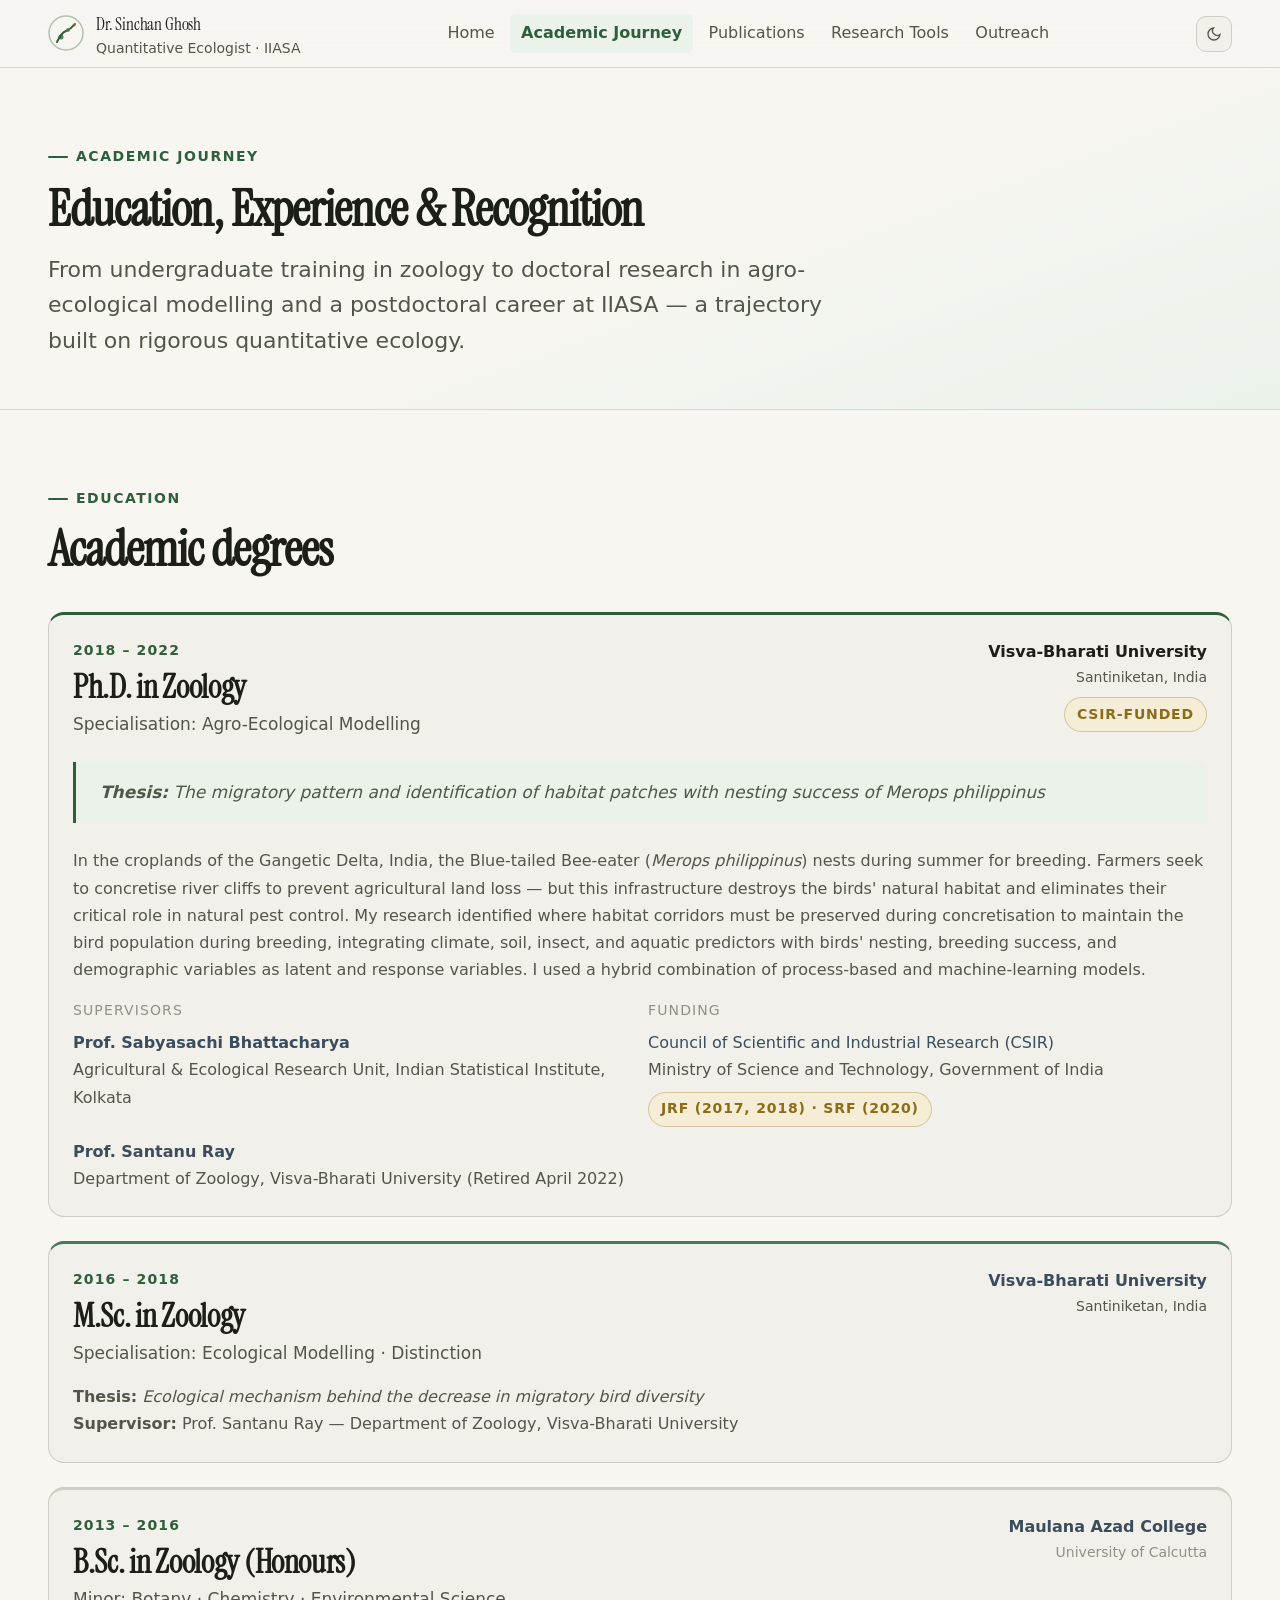
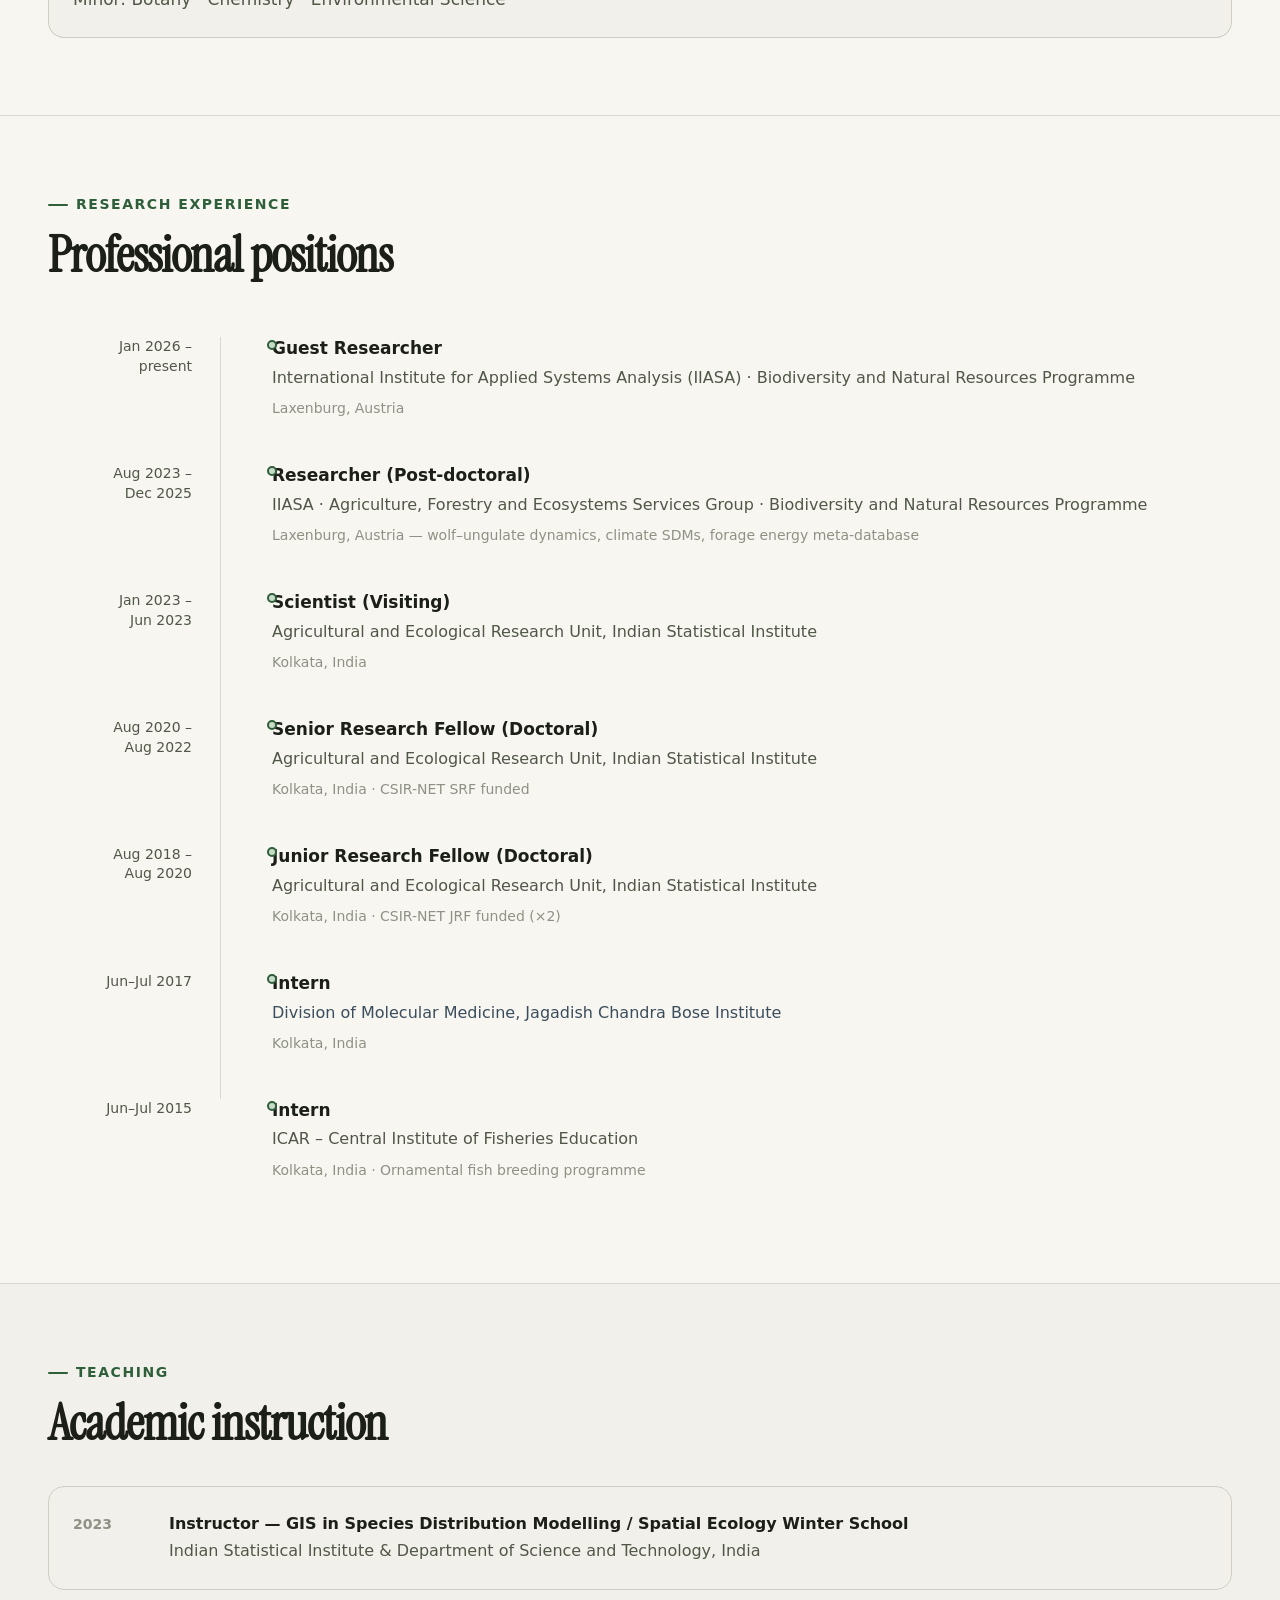
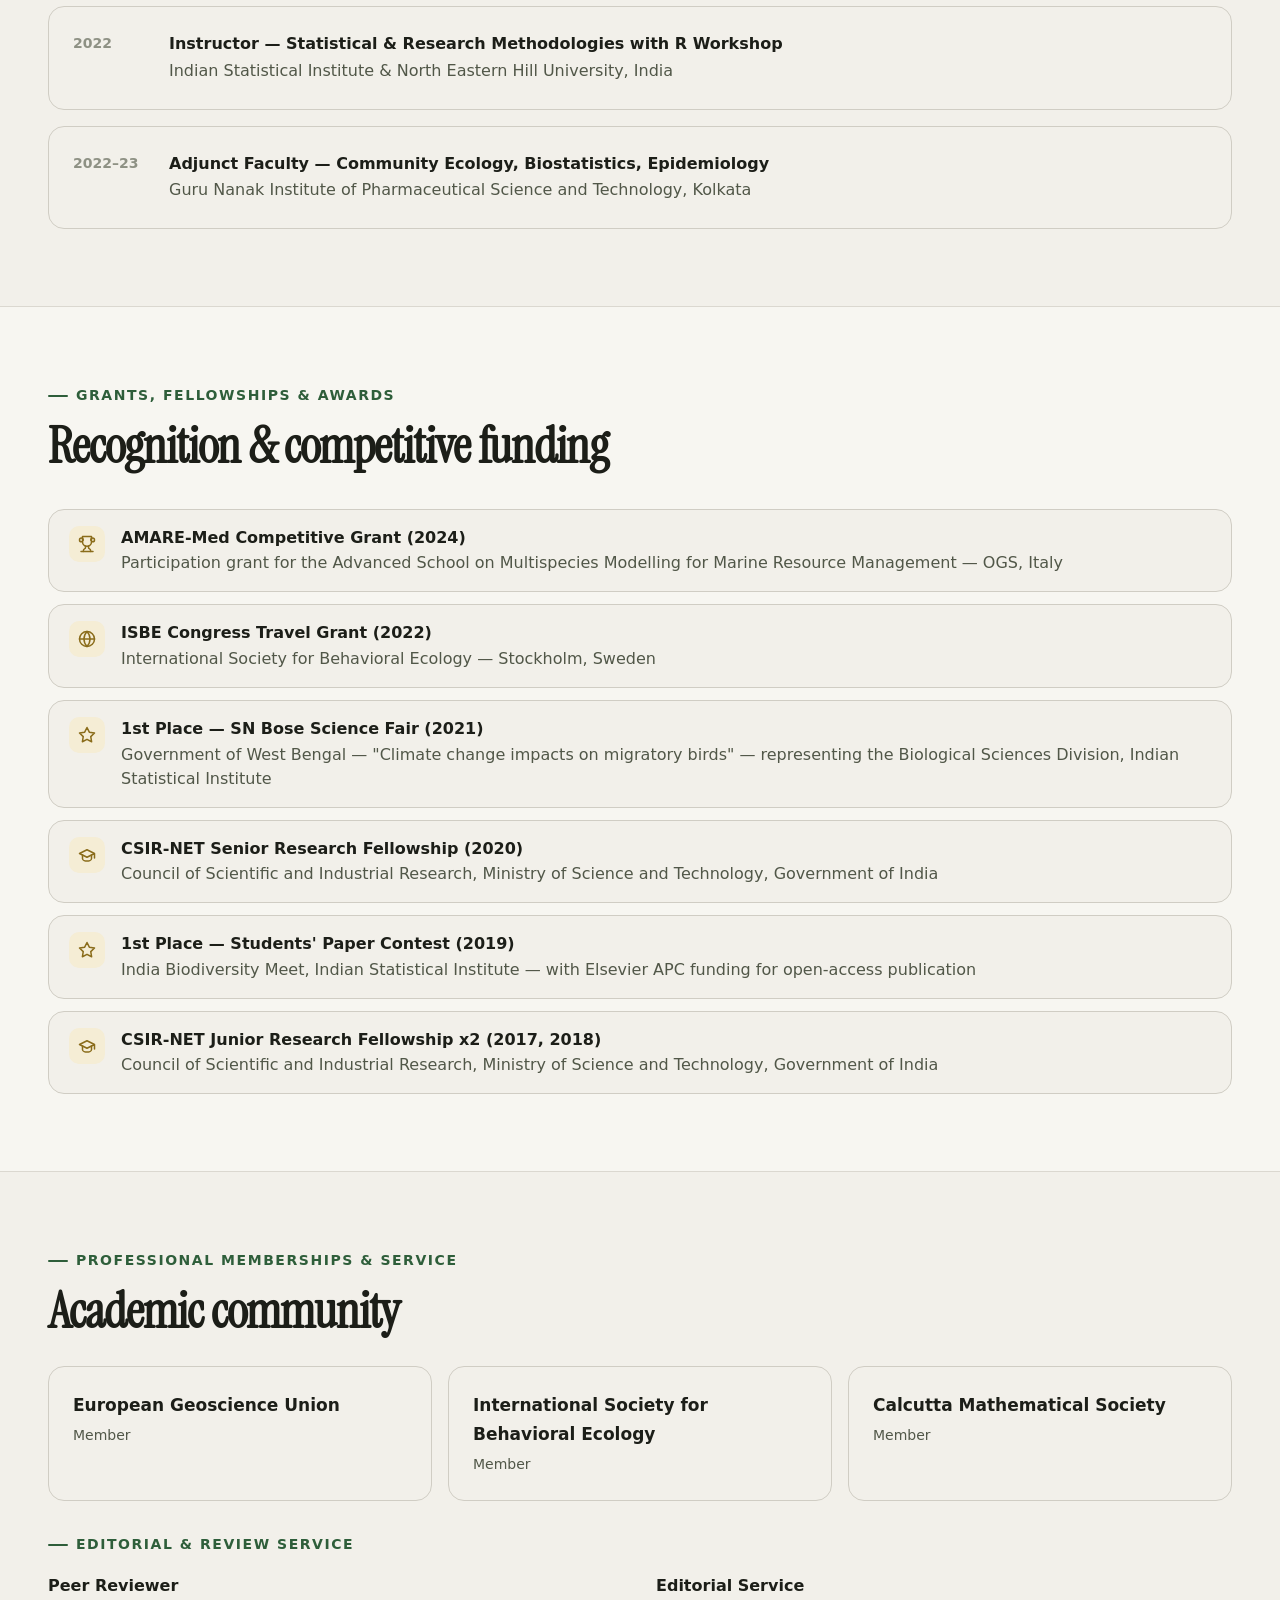
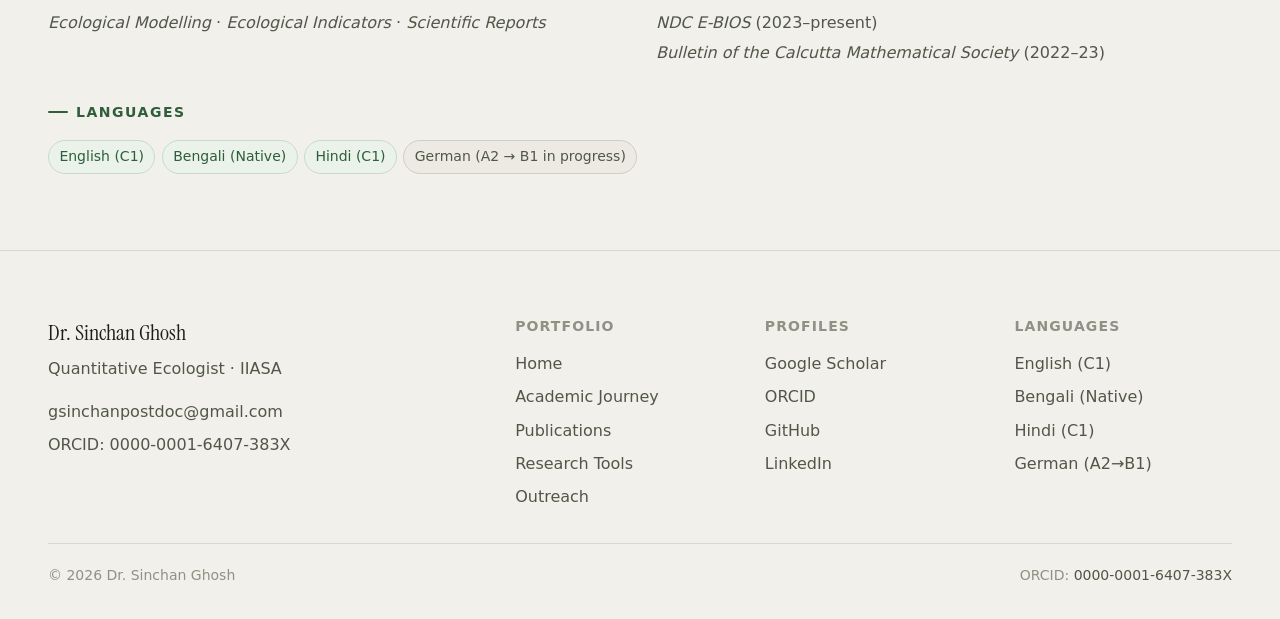
==== commit 27d9524b: "Professional overhaul: SVG icons, DOIs, and APA citations - Replace all emoji icons with SVG stroke " ====
--- a/academic.html
+++ b/academic.html
@@ -234,28 +234,28 @@
     <h2 class="section-title mb-8">Recognition &amp; competitive funding</h2>
     <div class="award-list">
       <div class="award-item">
-        <div class="award-icon">🏆</div>
+        <div class="award-icon"><svg width="18" height="18" viewBox="0 0 24 24" fill="none" stroke="currentColor" stroke-width="2" stroke-linecap="round" stroke-linejoin="round"><path d="M6 9H4.5a2.5 2.5 0 0 1 0-5C7 4 7 7 7 7"/><path d="M18 9h1.5a2.5 2.5 0 0 0 0-5C17 4 17 7 17 7"/><path d="M4 22h16"/><path d="M10 14.66V17c0 .55-.47.98-.97 1.21C7.85 18.75 7 20.24 7 22"/><path d="M14 14.66V17c0 .55.47.98.97 1.21C16.15 18.75 17 20.24 17 22"/><path d="M18 2H6v7a6 6 0 0 0 12 0V2Z"/></svg></div>
         <div class="award-text"><strong>AMARE-Med Competitive Grant (2024)</strong><span>Participation grant for the Advanced School on Multispecies Modelling for Marine Resource Management — OGS, Italy</span></div>
       </div>
       <div class="award-item">
-        <div class="award-icon">✈️</div>
+        <div class="award-icon"><svg width="18" height="18" viewBox="0 0 24 24" fill="none" stroke="currentColor" stroke-width="2" stroke-linecap="round" stroke-linejoin="round"><circle cx="12" cy="12" r="10"/><path d="M12 2a14.5 14.5 0 0 0 0 20 14.5 14.5 0 0 0 0-20"/><path d="M2 12h20"/></svg></div>
         <div class="award-text"><strong>ISBE Congress Travel Grant (2022)</strong><span>International Society for Behavioral Ecology — Stockholm, Sweden</span></div>
       </div>
       <div class="award-item">
-        <div class="award-icon">🥇</div>
+        <div class="award-icon"><svg width="18" height="18" viewBox="0 0 24 24" fill="none" stroke="currentColor" stroke-width="2" stroke-linecap="round" stroke-linejoin="round"><polygon points="12 2 15.09 8.26 22 9.27 17 14.14 18.18 21.02 12 17.77 5.82 21.02 7 14.14 2 9.27 8.91 8.26 12 2"/></svg></div>
         <div class="award-text"><strong>1st Place — SN Bose Science Fair (2021)</strong><span>Government of West Bengal — "Climate change impacts on migratory birds" — representing the Biological Sciences Division, Indian Statistical Institute</span></div>
       </div>
       <div class="award-item">
-        <div class="award-icon">🎓</div>
+        <div class="award-icon"><svg width="18" height="18" viewBox="0 0 24 24" fill="none" stroke="currentColor" stroke-width="2" stroke-linecap="round" stroke-linejoin="round"><path d="M22 10v6M2 10l10-5 10 5-10 5z"/><path d="M6 12v5c0 2 4 3 6 3s6-1 6-3v-5"/></svg></div>
         <div class="award-text"><strong>CSIR-NET Senior Research Fellowship (2020)</strong><span>Council of Scientific and Industrial Research, Ministry of Science and Technology, Government of India</span></div>
       </div>
       <div class="award-item">
-        <div class="award-icon">🥇</div>
+        <div class="award-icon"><svg width="18" height="18" viewBox="0 0 24 24" fill="none" stroke="currentColor" stroke-width="2" stroke-linecap="round" stroke-linejoin="round"><polygon points="12 2 15.09 8.26 22 9.27 17 14.14 18.18 21.02 12 17.77 5.82 21.02 7 14.14 2 9.27 8.91 8.26 12 2"/></svg></div>
         <div class="award-text"><strong>1st Place — Students' Paper Contest (2019)</strong><span>India Biodiversity Meet, Indian Statistical Institute — with Elsevier APC funding for open-access publication</span></div>
       </div>
       <div class="award-item">
-        <div class="award-icon">🎓</div>
-        <div class="award-text"><strong>CSIR-NET Junior Research Fellowship ×2 (2017, 2018)</strong><span>Council of Scientific and Industrial Research, Ministry of Science and Technology, Government of India</span></div>
+        <div class="award-icon"><svg width="18" height="18" viewBox="0 0 24 24" fill="none" stroke="currentColor" stroke-width="2" stroke-linecap="round" stroke-linejoin="round"><path d="M22 10v6M2 10l10-5 10 5-10 5z"/><path d="M6 12v5c0 2 4 3 6 3s6-1 6-3v-5"/></svg></div>
+        <div class="award-text"><strong>CSIR-NET Junior Research Fellowship x2 (2017, 2018)</strong><span>Council of Scientific and Industrial Research, Ministry of Science and Technology, Government of India</span></div>
       </div>
     </div>
   </div>
--- a/style.css
+++ b/style.css
@@ -327,6 +327,18 @@
   margin-top: 0.5rem; transition: color var(--t);
 }
 .pub-link:hover { color: var(--color-primary); }
+.pub-doi {
+  display: inline-flex; align-items: center; gap: 0.3rem;
+  font-size: var(--text-xs); font-weight: 600; color: var(--color-slate);
+  margin-top: 0.5rem; margin-left: 1rem; transition: color var(--t);
+  font-family: var(--font-body); letter-spacing: 0.01em;
+}
+.pub-doi:hover { color: var(--color-primary); }
+.pub-citation {
+  font-size: 11px; color: var(--color-text-faint); line-height: 1.6;
+  margin-top: 0.5rem; padding-left: 1.5rem; text-indent: -1.5rem;
+  font-family: var(--font-body);
+}
 
 /* ── SKILL TAGS ──────────────────────────────────────────── */
 .tags { display: flex; flex-wrap: wrap; gap: 0.4rem; }
@@ -521,7 +533,7 @@
 .award-icon {
   width: 36px; height: 36px; flex-shrink: 0; border-radius: var(--r-md);
   background: var(--color-gold-light); display: flex; align-items: center; justify-content: center;
-  font-size: 1.1rem;
+  color: var(--color-gold);
 }
 .award-text { font-size: var(--text-sm); line-height: 1.5; }
 .award-text strong { display: block; font-weight: 700; margin-bottom: 0.1rem; }
@@ -569,3 +581,12 @@
   font-style: italic; line-height: 1.7;
   margin: var(--space-6) 0;
 }
+
+/* ── EMBED MODE (Google Sites iframe) ───────────────────── */
+body.embed-mode .nav,
+body.embed-mode .mobile-menu,
+body.embed-mode .footer {
+  display: none !important;
+}
+body.embed-mode .hero { padding-top: var(--space-6); }
+body.embed-mode { overflow-x: hidden; }
